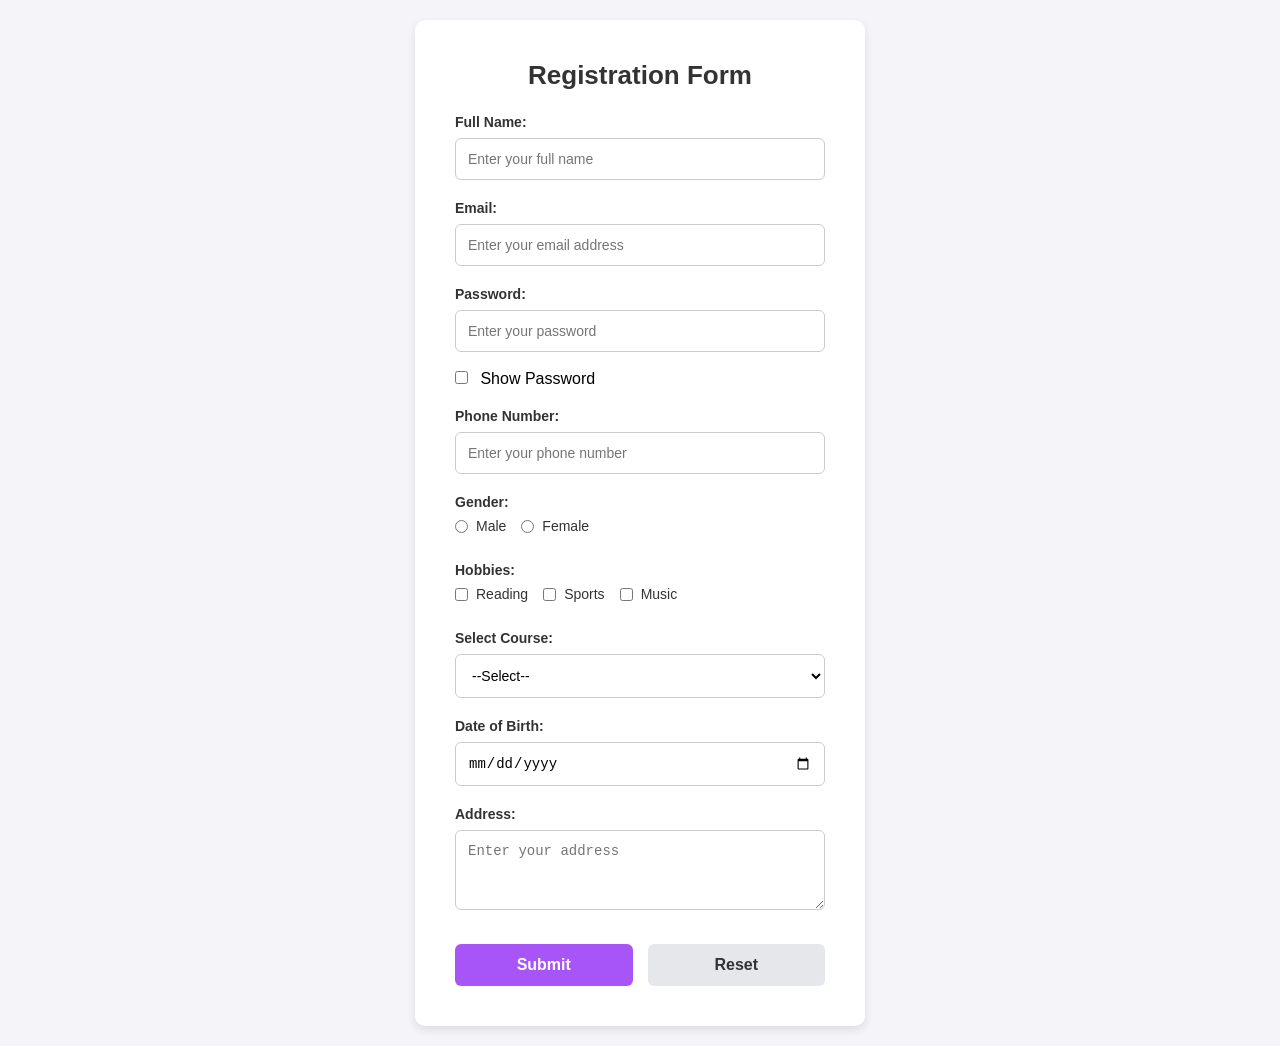
==== index.html @ 045e9ea6 "Add registration form HTML, CSS, and JavaScript for user input handling and validation Co-authored-b" ====
<!DOCTYPE html>
<html lang="en">
<head>
    <meta charset="UTF-8">
    <meta name="viewport" content="width=device-width, initial-scale=1.0">
    <title>Registration Form</title>
    <link rel="stylesheet" href="style.css">
</head>
<body>

<div class="form-container">
    <h2 class="form-title">Registration Form</h2><br>
    

    <form>

        <!-- Name -->
        <div class="form-group">
            <label for="name">Full Name:</label>
            <input type="text" id="name" name="name" placeholder="Enter your full name" required>
        </div>

        <!-- Email -->
        <div class="form-group">
            <label for="email">Email:</label>
            <input  id="email" class="hello-one" name="email" placeholder="Enter your email address">
        </div>

        <!-- Password -->
        <div class="form-group">
            <label for="password">Password:</label>
            <input type="password" id="password" name="password" placeholder="Enter your password" required><br><br>

            <input type="checkbox" id="showPassword" name="showPassword"> Show Password
            <br>
        </div>

        <!-- Phone -->
        <div class="form-group">
            <label for="phone">Phone Number:</label>
            <input type="tel" id="phone" name="phone" placeholder="Enter your phone number" required>
        </div>

        <!-- Gender (Radio) -->
        <div class="form-group">
            <label>Gender:</label>
            <div class="radio-group">
                <label class="radio-label">
                    <input type="radio" name="gender" value="male"> Male
                </label>
                <label class="radio-label">
                    <input type="radio" name="gender" value="female"> Female
                </label>
            </div>
        </div>

        <!-- Hobbies (Checkbox) -->
        <div class="form-group">
            <label>Hobbies:</label>
            <div class="checkbox-group">
                <label class="checkbox-label">
                    <input type="checkbox" name="hobby" value="reading"> Reading
                </label>
                <label class="checkbox-label">
                    <input type="checkbox" name="hobby" value="sports"> Sports
                </label>
                <label class="checkbox-label">
                    <input type="checkbox" name="hobby" value="music"> Music
                </label>
            </div>
        </div>

        <!-- Dropdown -->
        <div class="form-group">
            <label for="course">Select Course:</label>
            <select id="course" name="course">
                <option value="">--Select--</option>
                <option value="bca">BCA</option>
                <option value="btech">B.Tech</option>
                <option value="mca">MCA</option>
            </select>
        </div>

        <!-- Date -->
        <div class="form-group">
            <label for="dob">Date of Birth:</label>
            <input type="date" id="dob" name="dob">
        </div>

        <!-- Textarea -->
        <div class="form-group">
            <label for="address">Address:</label>
            <textarea id="address" name="address" placeholder="Enter your address"></textarea>
        </div>

        <!-- Buttons -->
        <div class="button-group">
            <input type="submit" value="Submit">
            <input type="reset" value="Reset">
        </div>

    </form>


</div>

<script src="script.js"></script>
</body>
</html>
---- style.css ----
/* Simple Clean Registration Form */

/* 1. Reset basic styles */
* {
    margin: 0;
    padding: 0;
    box-sizing: border-box;
}

/* 2. Page Background and Centering */
body {
    font-family: Arial, Helvetica, sans-serif;
    background-color: #f4f4f9; /* Light gray background */
    display: flex;
    justify-content: center;
    align-items: center;
    min-height: 100vh;
    padding: 20px;
}

/* 3. Main Form White Box */
.form-container {
    background-color: #ffffff; /* Solid white background */
    border-radius: 10px; /* Rounded corners */
    padding: 40px;
    width: 100%;
    max-width: 450px;
    box-shadow: 0 4px 10px rgba(0, 0, 0, 0.1); /* Soft shadow */
}

/* 4. Headings */
.form-title {
    text-align: center;
    color: #333333; /* Dark gray text */
    font-size: 26px;
    margin-bottom: 5px;
}

.form-subtitle {
    text-align: center;
    color: #666666;
    font-size: 14px;
    margin-bottom: 25px;
}

/* 5. Form Group Layout */
.form-group {
    margin-bottom: 20px;
}

label {
    display: block;
    color: #333333;
    font-size: 14px;
    font-weight: bold;
    margin-bottom: 8px;
}

/* 6. Standard Inputs */
input[type="text"],
input[type="password"],
input[type="tel"],
input[type="date"],
.hello-one,
select,
textarea {
    width: 100%;
    padding: 12px;
    border: 1px solid #cccccc; /* Simple gray border */
    border-radius: 6px;
    font-size: 14px;
    background-color: #ffffff;
}

/* Highlight the box when the user clicks inside it */
input:focus,
select:focus,
textarea:focus {
    outline: none;
    border-color: #a855f7; /* Purple border on focus */
    box-shadow: 0 0 5px rgba(168, 85, 247, 0.3);
}

textarea {
    min-height: 80px;
    resize: vertical; /* Only allow up/down resizing */
}

/* 7. Radio Buttons and Checkboxes */
.radio-group,
.checkbox-group {
    display: flex;
    gap: 15px;
    margin-top: 5px;
}

.radio-label,
.checkbox-label {
    display: flex;
    align-items: center;
    font-weight: normal; /* Override the bold label style from above */
    cursor: pointer;
}

input[type="radio"],
input[type="checkbox"] {
    margin-right: 8px;
    cursor: pointer;
}

/* 8. Buttons */
.button-group {
    display: flex;
    gap: 15px;
    margin-top: 30px;
}

input[type="submit"],
input[type="reset"] {
    flex: 1; /* Makes both buttons take up equal space */
    padding: 12px;
    border: none;
    border-radius: 6px;
    font-size: 16px;
    font-weight: bold;
    cursor: pointer;
}

input[type="submit"] {
    background-color: #a855f7; /* Purple color from your original theme */
    color: white;
}

input[type="submit"]:hover {
    background-color: #9333ea; /* Slightly darker purple when hovering */
}

input[type="reset"] {
    background-color: #e5e7eb; /* Light gray */
    color: #333333;
}

input[type="reset"]:hover {
    background-color: #d1d5db; /* Slightly darker gray when hovering */
}

/* 9. Bottom Link */
.form-link {
    text-align: center;
    margin-top: 20px;
    font-size: 14px;
}

.form-link a {
    color: #a855f7;
    text-decoration: none;
}

.form-link a:hover {
    text-decoration: underline;
}
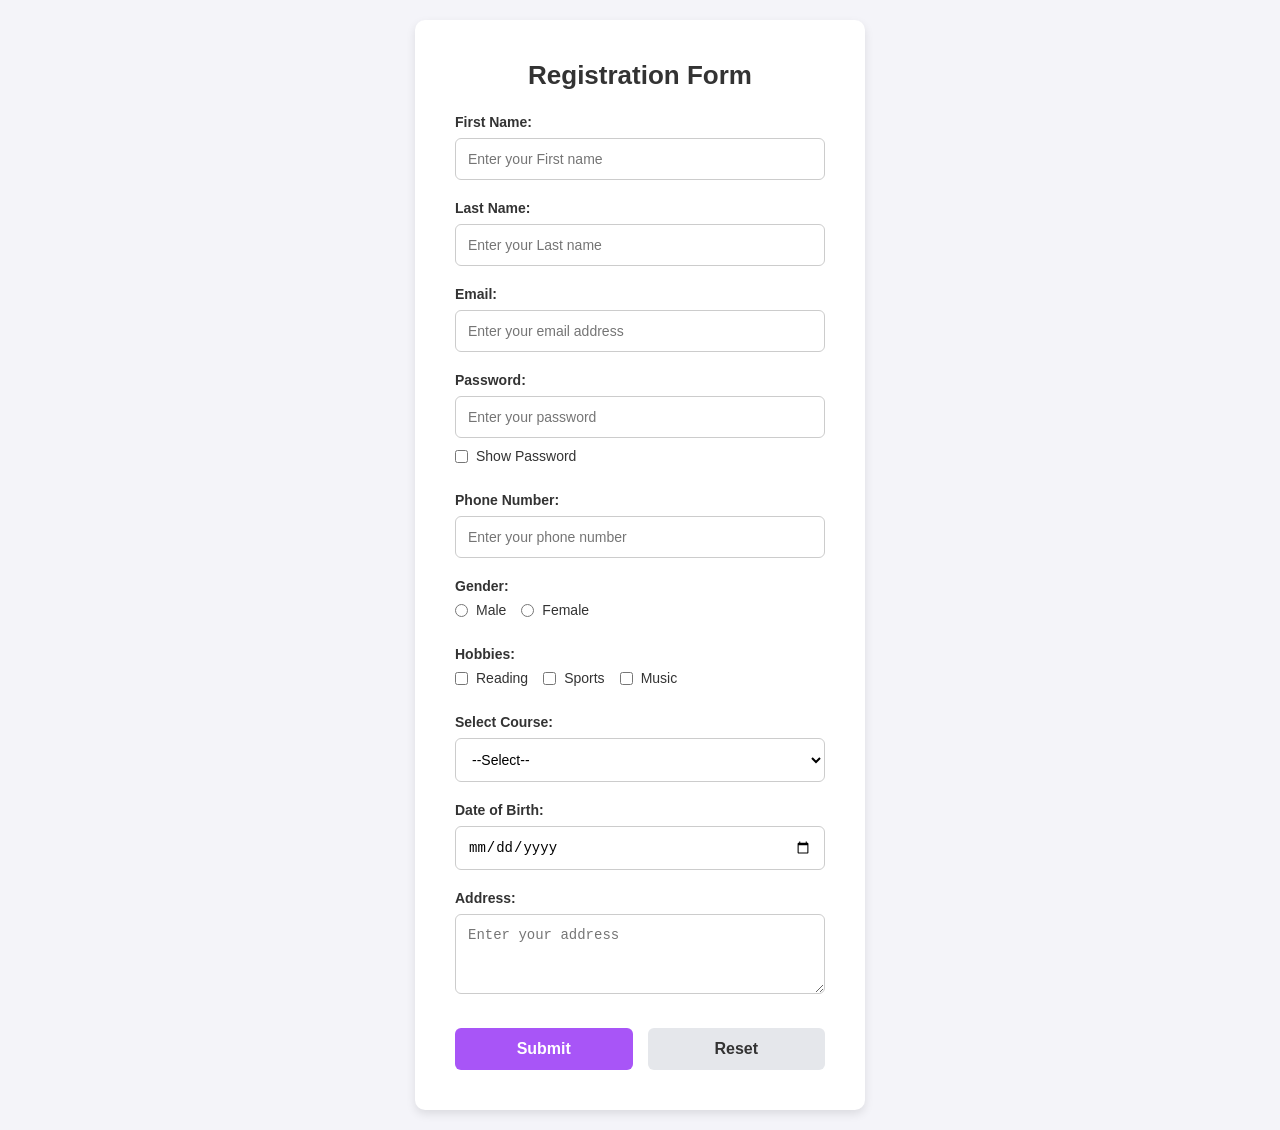
==== commit 3b14524f: "Refactor registration form: separate first and last name fields, improve email input type, and enhan" ====
--- a/index.html
+++ b/index.html
@@ -4,6 +4,7 @@
     <meta charset="UTF-8">
     <meta name="viewport" content="width=device-width, initial-scale=1.0">
     <title>Registration Form</title>
+    <link rel="icon" href="data:," />
     <link rel="stylesheet" href="style.css">
 </head>
 <body>
@@ -14,34 +15,41 @@
 
     <form>
 
-        <!-- Name -->
         <div class="form-group">
-            <label for="name">Full Name:</label>
-            <input type="text" id="name" name="name" placeholder="Enter your full name" required>
+            <label for="name">First Name:</label>
+            <input type="text" id="name" name="name" placeholder="Enter your First name" required>
         </div>
 
-        <!-- Email -->
+         <div class="form-group">
+            <label for="lastname">Last Name:</label>
+            <input type="text" id="lastname" name="lastname" placeholder="Enter your Last name" required>
+        </div>
+
+        
         <div class="form-group">
             <label for="email">Email:</label>
-            <input  id="email" class="hello-one" name="email" placeholder="Enter your email address">
+            <input type="email" id="email" class="hello-one" name="email" placeholder="Enter your email address">
         </div>
 
-        <!-- Password -->
+        
         <div class="form-group">
             <label for="password">Password:</label>
-            <input type="password" id="password" name="password" placeholder="Enter your password" required><br><br>
+            <input type="password" id="password" name="password" placeholder="Enter your password" required>
 
-            <input type="checkbox" id="showPassword" name="showPassword"> Show Password
-            <br>
+            <div class="checkbox-group" style="margin-top: 10px;">
+                <label class="checkbox-label">
+                    <input type="checkbox" id="showPassword" name="showPassword"> Show Password
+                </label>
+            </div>
         </div>
 
-        <!-- Phone -->
+        
         <div class="form-group">
             <label for="phone">Phone Number:</label>
             <input type="tel" id="phone" name="phone" placeholder="Enter your phone number" required>
         </div>
 
-        <!-- Gender (Radio) -->
+        
         <div class="form-group">
             <label>Gender:</label>
             <div class="radio-group">
@@ -54,7 +62,7 @@
             </div>
         </div>
 
-        <!-- Hobbies (Checkbox) -->
+        
         <div class="form-group">
             <label>Hobbies:</label>
             <div class="checkbox-group">
@@ -70,7 +78,7 @@
             </div>
         </div>
 
-        <!-- Dropdown -->
+        
         <div class="form-group">
             <label for="course">Select Course:</label>
             <select id="course" name="course">
@@ -81,19 +89,19 @@
             </select>
         </div>
 
-        <!-- Date -->
+        
         <div class="form-group">
             <label for="dob">Date of Birth:</label>
             <input type="date" id="dob" name="dob">
         </div>
 
-        <!-- Textarea -->
+        
         <div class="form-group">
             <label for="address">Address:</label>
             <textarea id="address" name="address" placeholder="Enter your address"></textarea>
         </div>
 
-        <!-- Buttons -->
+
         <div class="button-group">
             <input type="submit" value="Submit">
             <input type="reset" value="Reset">
--- a/style.css
+++ b/style.css
@@ -1,13 +1,11 @@
-/* Simple Clean Registration Form */
 
-/* 1. Reset basic styles */
 * {
     margin: 0;
     padding: 0;
     box-sizing: border-box;
 }
 
-/* 2. Page Background and Centering */
+
 body {
     font-family: Arial, Helvetica, sans-serif;
     background-color: #f4f4f9; /* Light gray background */
@@ -18,7 +16,7 @@
     padding: 20px;
 }
 
-/* 3. Main Form White Box */
+
 .form-container {
     background-color: #ffffff; /* Solid white background */
     border-radius: 10px; /* Rounded corners */
@@ -28,7 +26,7 @@
     box-shadow: 0 4px 10px rgba(0, 0, 0, 0.1); /* Soft shadow */
 }
 
-/* 4. Headings */
+
 .form-title {
     text-align: center;
     color: #333333; /* Dark gray text */
@@ -43,7 +41,7 @@
     margin-bottom: 25px;
 }
 
-/* 5. Form Group Layout */
+
 .form-group {
     margin-bottom: 20px;
 }
@@ -56,7 +54,7 @@
     margin-bottom: 8px;
 }
 
-/* 6. Standard Inputs */
+
 input[type="text"],
 input[type="password"],
 input[type="tel"],
@@ -72,7 +70,7 @@
     background-color: #ffffff;
 }
 
-/* Highlight the box when the user clicks inside it */
+
 input:focus,
 select:focus,
 textarea:focus {
@@ -86,7 +84,7 @@
     resize: vertical; /* Only allow up/down resizing */
 }
 
-/* 7. Radio Buttons and Checkboxes */
+
 .radio-group,
 .checkbox-group {
     display: flex;
@@ -108,7 +106,7 @@
     cursor: pointer;
 }
 
-/* 8. Buttons */
+
 .button-group {
     display: flex;
     gap: 15px;
@@ -144,7 +142,7 @@
     background-color: #d1d5db; /* Slightly darker gray when hovering */
 }
 
-/* 9. Bottom Link */
+
 .form-link {
     text-align: center;
     margin-top: 20px;
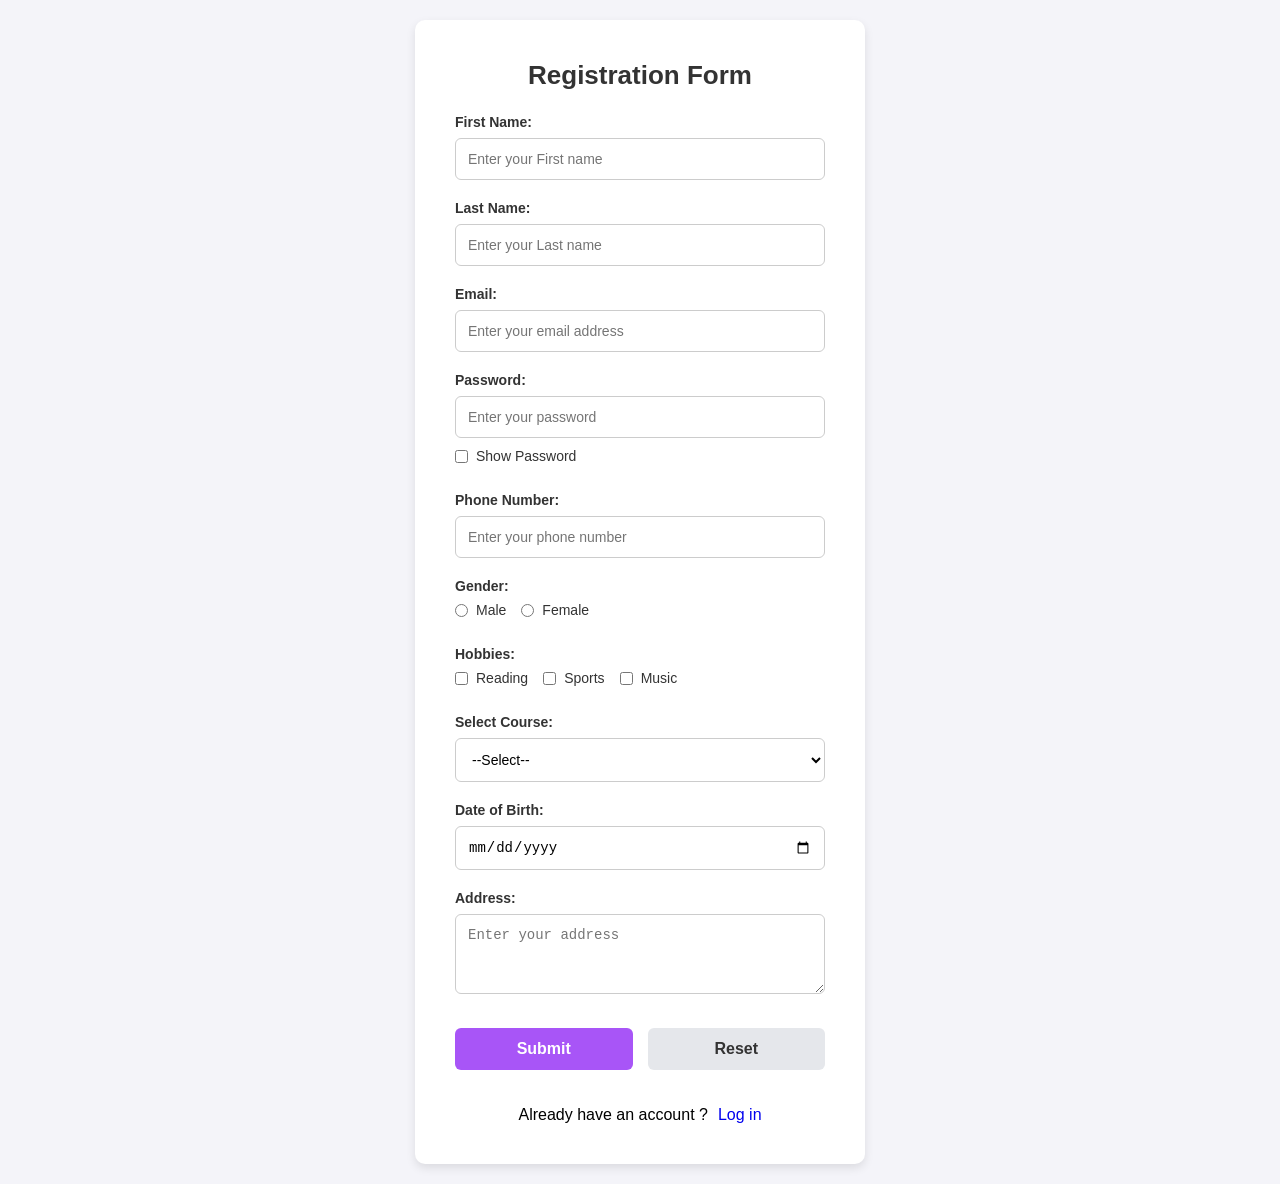
==== commit a1471d10: "Add login form with email and password fields, and link to registration" ====
--- a/index.html
+++ b/index.html
@@ -4,7 +4,7 @@
     <meta charset="UTF-8">
     <meta name="viewport" content="width=device-width, initial-scale=1.0">
     <title>Registration Form</title>
-    <link rel="icon" href="data:," />
+    <link rel="icon" href="./src/santa-claus.png" />
     <link rel="stylesheet" href="style.css">
 </head>
 <body>
@@ -106,7 +106,11 @@
             <input type="submit" value="Submit">
             <input type="reset" value="Reset">
         </div>
-
+        
+        <div>
+            <br> <br>
+            <p class="register-p">Already have an account ?<a href="/login form/index.html" class="Register-link">Log in</a></p>
+        </div>
     </form>
 
 
--- a/style.css
+++ b/style.css
@@ -158,3 +158,13 @@
     text-decoration: underline;
 }
 
+.Register-link {
+    text-decoration: none;
+    margin-left: 10px;
+}
+
+.register-p {
+    display: flex;
+    align-items: center;
+    justify-content: center;
+}
